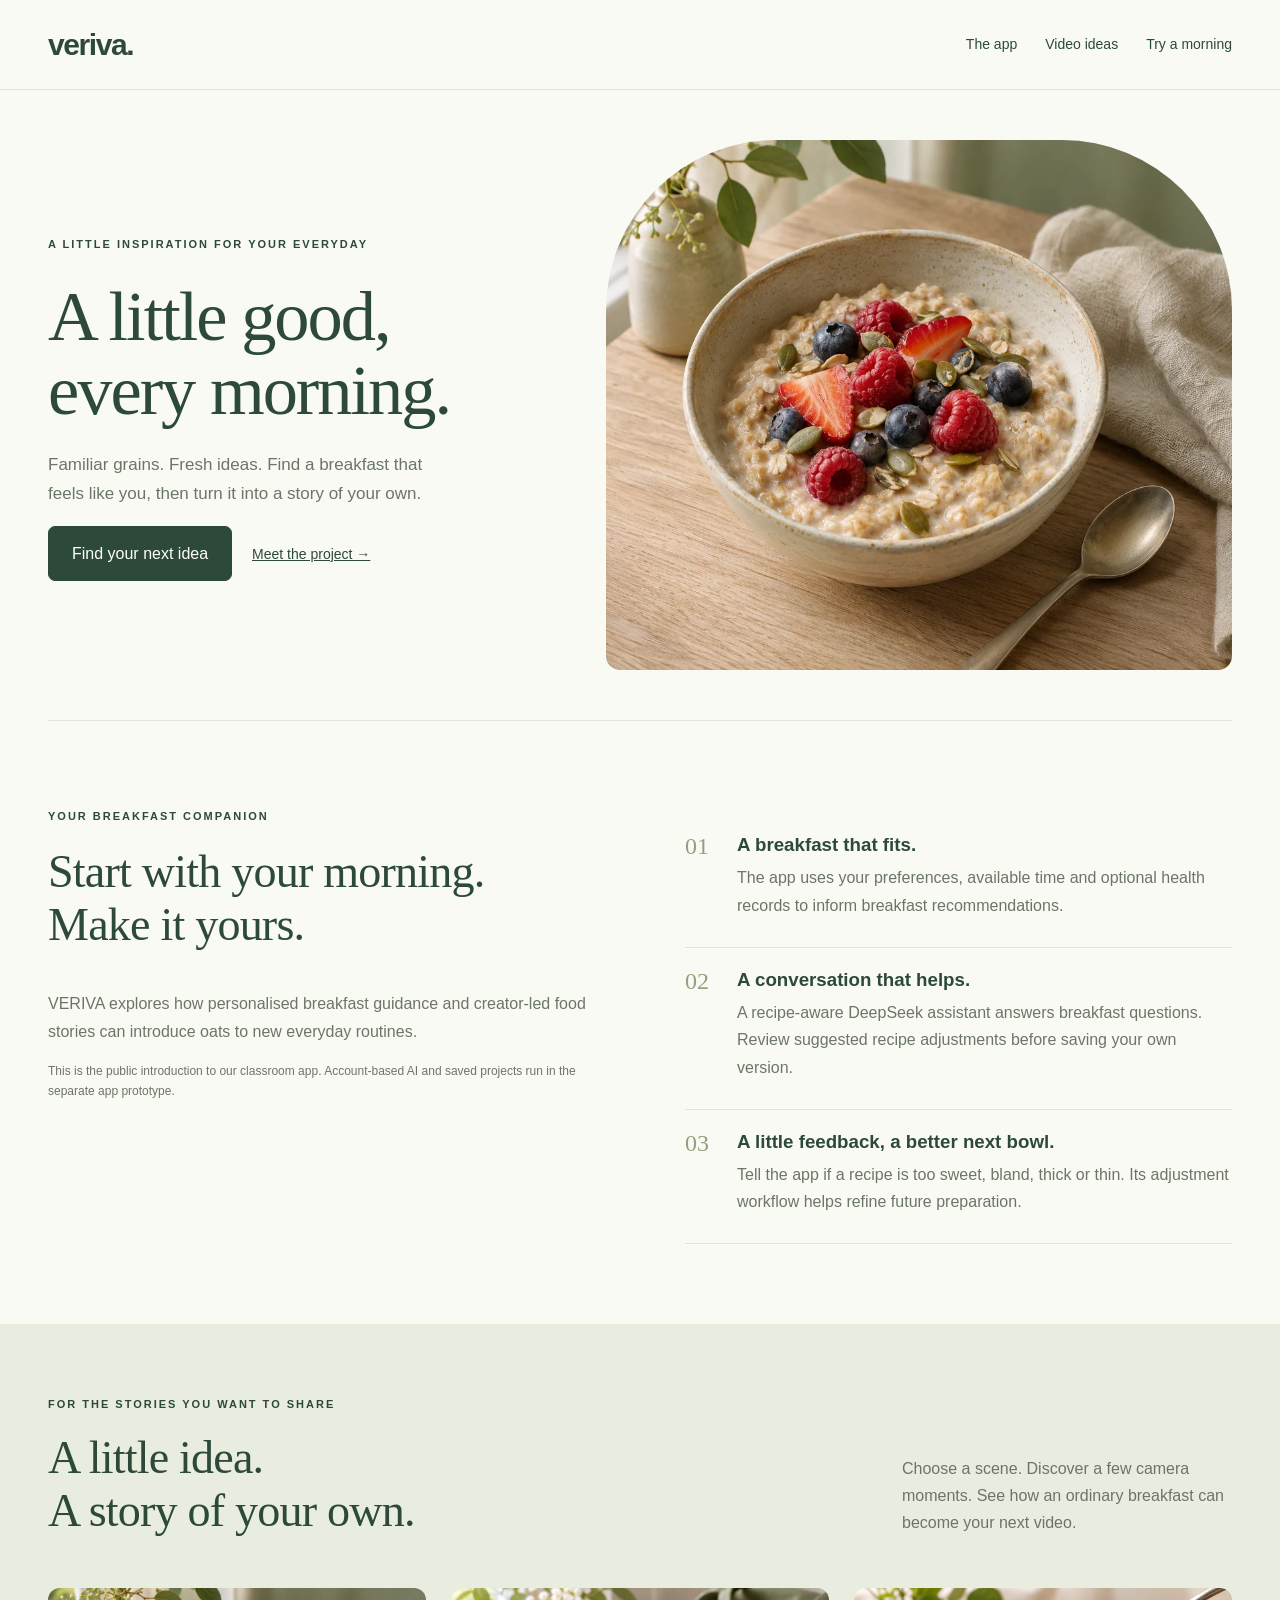
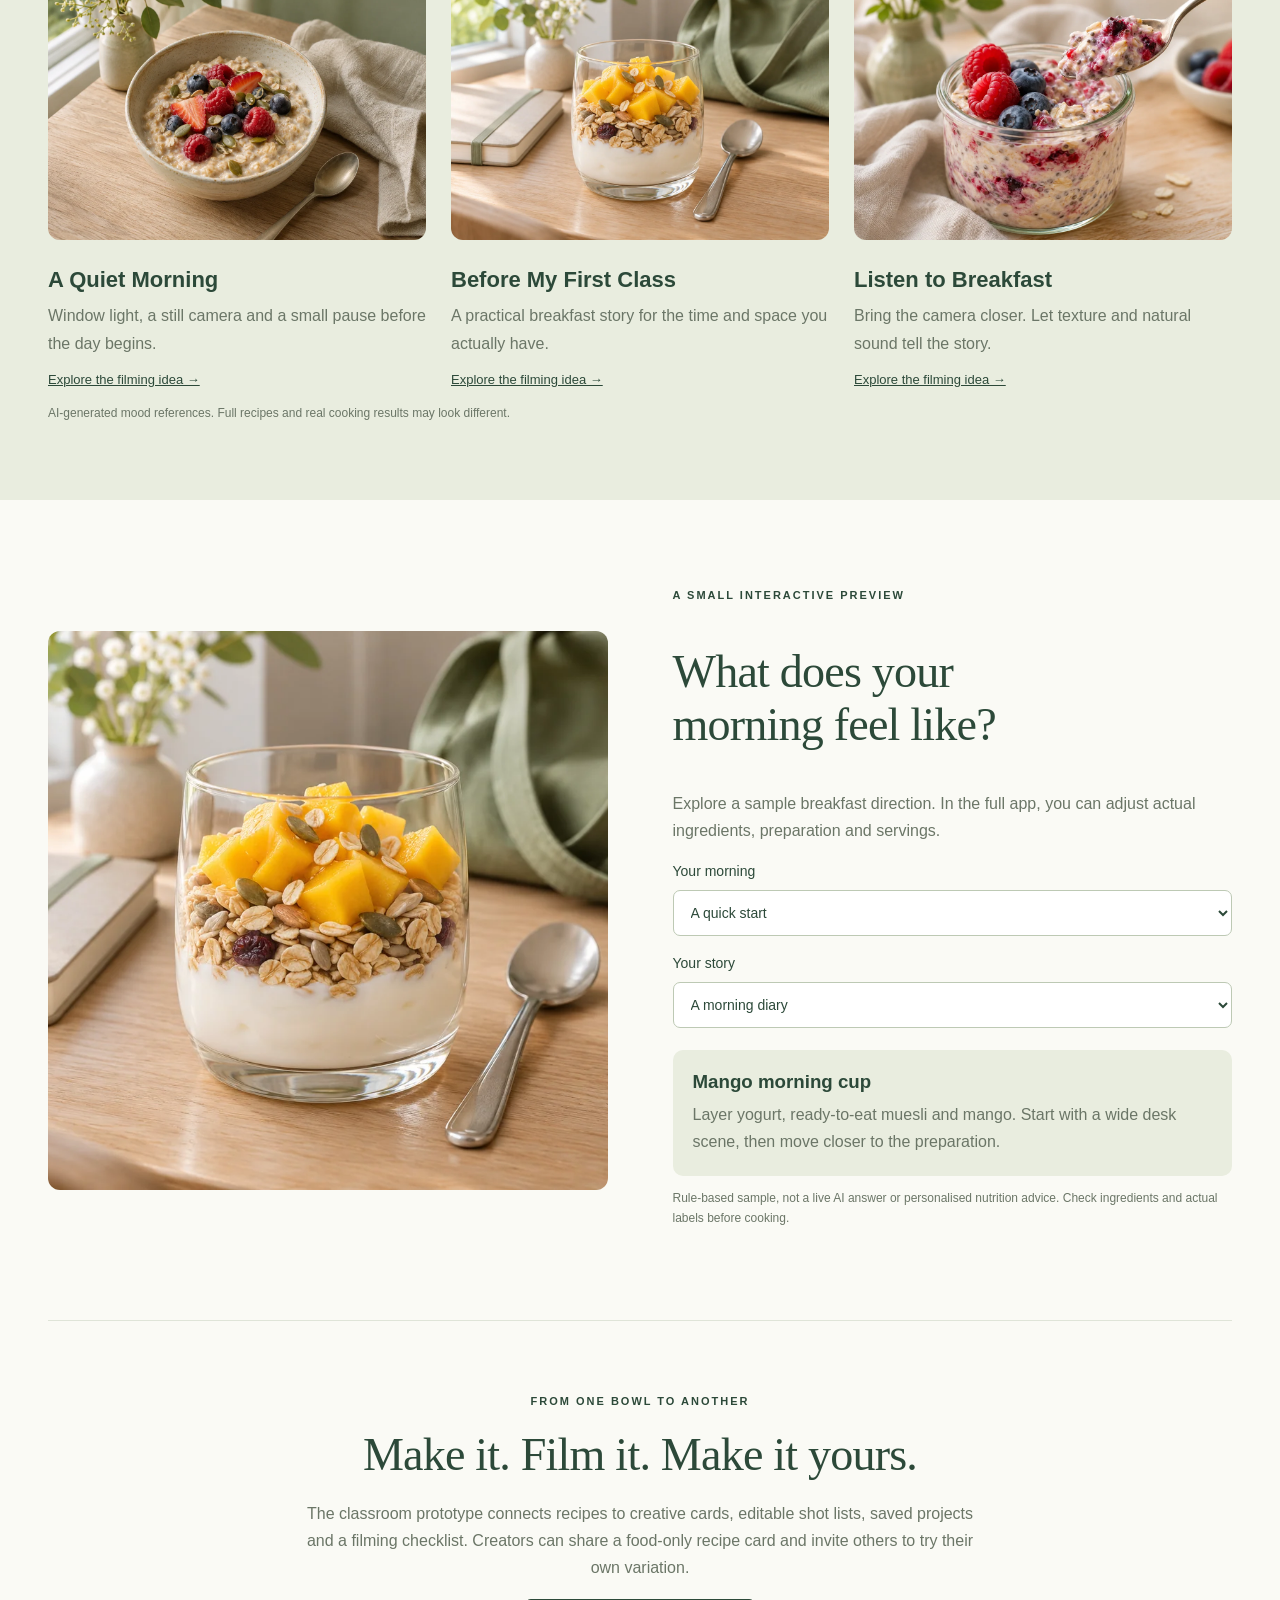
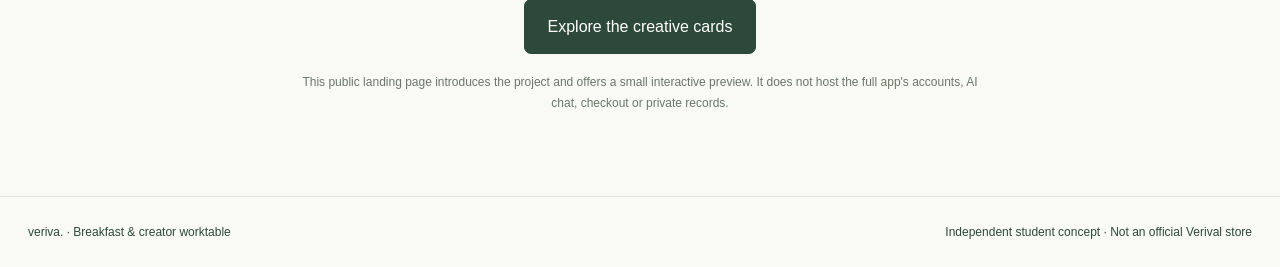
==== index.html @ 7d12a32b "Publish VERIVA independent public homepage" ====
<!doctype html>
<html lang="en"><head><meta charset="utf-8"><meta name="viewport" content="width=device-width, initial-scale=1"><meta name="description" content="VERIVA: personal breakfast ideas and a creative worktable for the stories you want to share. An independent student project."><title>VERIVA — A better kind of morning</title><style>
:root{--ink:#2c4939;--muted:#6b7667;--paper:#fafaf5;--line:#dfe4d8;--sage:#e9eddf}*{box-sizing:border-box}html{scroll-behavior:smooth;scroll-padding-top:90px}body{margin:0;background:var(--paper);color:var(--ink);font-family:Arial,sans-serif;line-height:1.7}a{color:inherit}button,select{font:inherit}button,a,select{-webkit-tap-highlight-color:transparent}header{position:sticky;top:0;z-index:3;background:#fafaf5f5;border-bottom:1px solid var(--line)}nav{max-width:1240px;margin:auto;padding:19px 28px;display:flex;align-items:center;gap:28px}.brand{font-size:30px;font-weight:800;letter-spacing:-1.4px;text-decoration:none;margin-right:auto}nav a:not(.brand){font-size:14px;text-decoration:none}.wrap{max-width:1240px;margin:auto;padding:0 28px}.hero{display:grid;grid-template-columns:.9fr 1.1fr;min-height:630px;align-items:center;gap:45px}.eyebrow{font-size:11px;letter-spacing:2px;font-weight:700}h1{font:normal clamp(44px,5.5vw,78px)/1.04 Georgia,serif;letter-spacing:-2px;margin:24px 0}h2{font:normal clamp(30px,3.6vw,49px)/1.15 Georgia,serif;letter-spacing:-.8px}h3{line-height:1.25}p{color:var(--muted)}.hero p{font-size:17px;max-width:390px}.hero img{width:100%;height:530px;object-fit:cover;border-radius:170px 170px 14px 14px}.button{display:inline-block;padding:13px 23px;border:1px solid var(--ink);border-radius:7px;background:var(--ink);color:white;text-decoration:none;cursor:pointer}.textlink{margin-left:20px;font-size:14px}.section{padding:80px 0}.intro{border-top:1px solid var(--line);display:grid;grid-template-columns:1fr 1fr;gap:90px}.intro h2{margin-top:18px}.steps{padding-top:12px}.step{display:grid;grid-template-columns:38px 1fr;gap:14px;padding:20px 0;border-bottom:1px solid var(--line)}.step span{font:24px Georgia,serif;color:#91a17c}.step h3,.step p{margin:0 0 8px}.studio{background:var(--sage);padding:65px 0}.studio-head{display:flex;align-items:end;justify-content:space-between;gap:30px;margin-bottom:35px}.studio-head h2{max-width:520px;margin:15px 0}.studio-head p{max-width:330px}.cards{display:grid;grid-template-columns:repeat(3,minmax(0,1fr));gap:25px}.card{border:0;background:transparent;text-align:left;padding:0;color:var(--ink);cursor:pointer}.card img{width:100%;height:auto;aspect-ratio:3/2;object-fit:cover;border-radius:12px}.card h3{font-size:22px;margin:18px 0 9px}.card p{margin:0 0 12px}.card small{display:block;font-size:13px;text-decoration:underline}.demo{display:grid;grid-template-columns:1fr 1fr;gap:65px;align-items:center}.demo img{width:100%;height:auto;aspect-ratio:1;object-fit:cover;border-radius:12px}.demo-form{display:grid;gap:16px}label{display:grid;gap:6px;font-size:14px}select{padding:13px;border:1px solid #bdc9b4;border-radius:7px;background:white;color:var(--ink)}.answer{padding:20px;background:var(--sage);border-radius:10px;margin-top:22px}.answer h3{margin:0 0 8px}.answer p{margin:0}.note{font-size:12px}.about{text-align:center;border-top:1px solid var(--line);padding:65px 20px}.about p{max-width:680px;margin:18px auto}.about h2{margin:15px 0}.footer{padding:25px 28px;border-top:1px solid var(--line);font-size:12px;display:flex;flex-wrap:wrap;gap:18px;justify-content:space-between}dialog{width:min(650px,92vw);padding:28px;border:1px solid var(--line);border-radius:15px;color:var(--ink);background:var(--paper)}dialog::backdrop{background:#14291dd0}dialog img{width:100%;max-height:260px;object-fit:cover;border-radius:10px}dialog button{float:right;border:1px solid var(--line);border-radius:6px;background:white;padding:7px 13px;cursor:pointer}dialog ol{padding-left:22px}dialog li{padding:5px 0}a:focus-visible,button:focus-visible,select:focus-visible{outline:3px solid #82a557;outline-offset:4px}@media(max-width:700px){nav{gap:15px;padding:14px 18px}.brand{font-size:26px}nav a:not(.brand){font-size:12px}.wrap{padding:0 20px}.hero{grid-template-columns:1fr;padding:45px 0;gap:28px;min-height:0}.hero img{height:340px;grid-row:2;border-radius:100px 100px 12px 12px}h1{font-size:52px}.intro,.demo{grid-template-columns:1fr;gap:25px}.section{padding:55px 0}.studio-head{display:block}.cards{grid-template-columns:1fr;gap:35px}.card img{max-height:280px}.demo img{aspect-ratio:3/2}.textlink{margin-left:12px}.footer{padding:22px 20px}}@media(prefers-reduced-motion:reduce){html{scroll-behavior:auto}}
</style></head><body>
<header><nav aria-label="Main navigation"><a class="brand" href="#home">veriva.</a><a href="#companion">The app</a><a href="#ideas">Video ideas</a><a href="#try">Try a morning</a></nav></header>
<main id="home"><div class="wrap"><section class="hero"><div><span class="eyebrow">A LITTLE INSPIRATION FOR YOUR EVERYDAY</span><h1>A little good,<br>every morning.</h1><p>Familiar grains. Fresh ideas. Find a breakfast that feels like you, then turn it into a story of your own.</p><a class="button" href="#ideas">Find your next idea</a><a class="textlink" href="#companion">Meet the project →</a></div><img src="[data-uri]" width="1200" height="800" fetchpriority="high" alt="A berry oat bowl in soft morning window light"></section>
<section class="section intro" id="companion"><div><span class="eyebrow">YOUR BREAKFAST COMPANION</span><h2>Start with your morning.<br>Make it yours.</h2><p>VERIVA explores how personalised breakfast guidance and creator-led food stories can introduce oats to new everyday routines.</p><p class="note">This is the public introduction to our classroom app. Account-based AI and saved projects run in the separate app prototype.</p></div><div class="steps"><article class="step"><span>01</span><div><h3>A breakfast that fits.</h3><p>The app uses your preferences, available time and optional health records to inform breakfast recommendations.</p></div></article><article class="step"><span>02</span><div><h3>A conversation that helps.</h3><p>A recipe-aware DeepSeek assistant answers breakfast questions. Review suggested recipe adjustments before saving your own version.</p></div></article><article class="step"><span>03</span><div><h3>A little feedback, a better next bowl.</h3><p>Tell the app if a recipe is too sweet, bland, thick or thin. Its adjustment workflow helps refine future preparation.</p></div></article></div></section></div>
<section class="studio" id="ideas"><div class="wrap"><div class="studio-head"><div><span class="eyebrow">FOR THE STORIES YOU WANT TO SHARE</span><h2>A little idea.<br>A story of your own.</h2></div><p>Choose a scene. Discover a few camera moments. See how an ordinary breakfast can become your next video.</p></div><div class="cards"><button class="card" data-idea="quiet"><img src="[data-uri]" width="1200" height="800" loading="lazy" alt="Quiet morning oat bowl"><h3>A Quiet Morning</h3><p>Window light, a still camera and a small pause before the day begins.</p><small>Explore the filming idea →</small></button><button class="card" data-idea="quick"><img src="[data-uri]" width="1200" height="800" loading="lazy" alt="Mango yogurt and muesli on a student desk"><h3>Before My First Class</h3><p>A practical breakfast story for the time and space you actually have.</p><small>Explore the filming idea →</small></button><button class="card" data-idea="texture"><img src="[data-uri]" width="1200" height="800" loading="lazy" alt="A spoonful of creamy berry oats"><h3>Listen to Breakfast</h3><p>Bring the camera closer. Let texture and natural sound tell the story.</p><small>Explore the filming idea →</small></button></div><p class="note">AI-generated mood references. Full recipes and real cooking results may look different.</p></div></section>
<div class="wrap"><section class="section demo" id="try"><img id="pick-image" src="[data-uri]" width="1200" height="800" loading="lazy" alt="Mango breakfast cup inspiration"><div><span class="eyebrow">A SMALL INTERACTIVE PREVIEW</span><h2>What does your<br>morning feel like?</h2><p>Explore a sample breakfast direction. In the full app, you can adjust actual ingredients, preparation and servings.</p><div class="demo-form"><label>Your morning<select id="morning"><option value="quick">A quick start</option><option value="warm">Something warm</option><option value="slow">A slower morning</option></select></label><label>Your story<select id="style"><option value="diary">A morning diary</option><option value="tutorial">A short tutorial</option><option value="texture">Food textures & sound</option></select></label></div><div class="answer" aria-live="polite"><h3 id="pick-title">Mango morning cup</h3><p id="pick-text">Layer yogurt, ready-to-eat muesli and mango. Start with a wide desk scene, then move closer to the preparation.</p></div><p class="note">Rule-based sample, not a live AI answer or personalised nutrition advice. Check ingredients and actual labels before cooking.</p></div></section>
<section class="about"><span class="eyebrow">FROM ONE BOWL TO ANOTHER</span><h2>Make it. Film it. Make it yours.</h2><p>The classroom prototype connects recipes to creative cards, editable shot lists, saved projects and a filming checklist. Creators can share a food-only recipe card and invite others to try their own variation.</p><a class="button" href="#ideas">Explore the creative cards</a><p class="note">This public landing page introduces the project and offers a small interactive preview. It does not host the full app's accounts, AI chat, checkout or private records.</p></section></div></main>
<footer class="footer"><span>veriva. · Breakfast & creator worktable</span><span>Independent student concept · Not an official Verival store</span></footer>
<dialog id="idea-dialog" aria-labelledby="idea-title"><button type="button" id="close-dialog" aria-label="Close idea">Close ×</button><h2 id="idea-title"></h2><img id="idea-image" width="1200" height="800" alt="Creative breakfast mood reference"><p id="idea-description"></p><h3>Your camera moments</h3><ol id="idea-shots"></ol><p class="note">Illustrative filming brief. Follow a complete recipe, including all cooking and chilling time. Record using your normal camera.</p></dialog>
<script>
const imageData={"creator-five-minute-v1.webp": "[data-uri]", "creator-local-flavour-v1.webp": "[data-uri]", "creator-quiet-morning-v1.webp": "[data-uri]", "creator-texture-v1.webp": "[data-uri]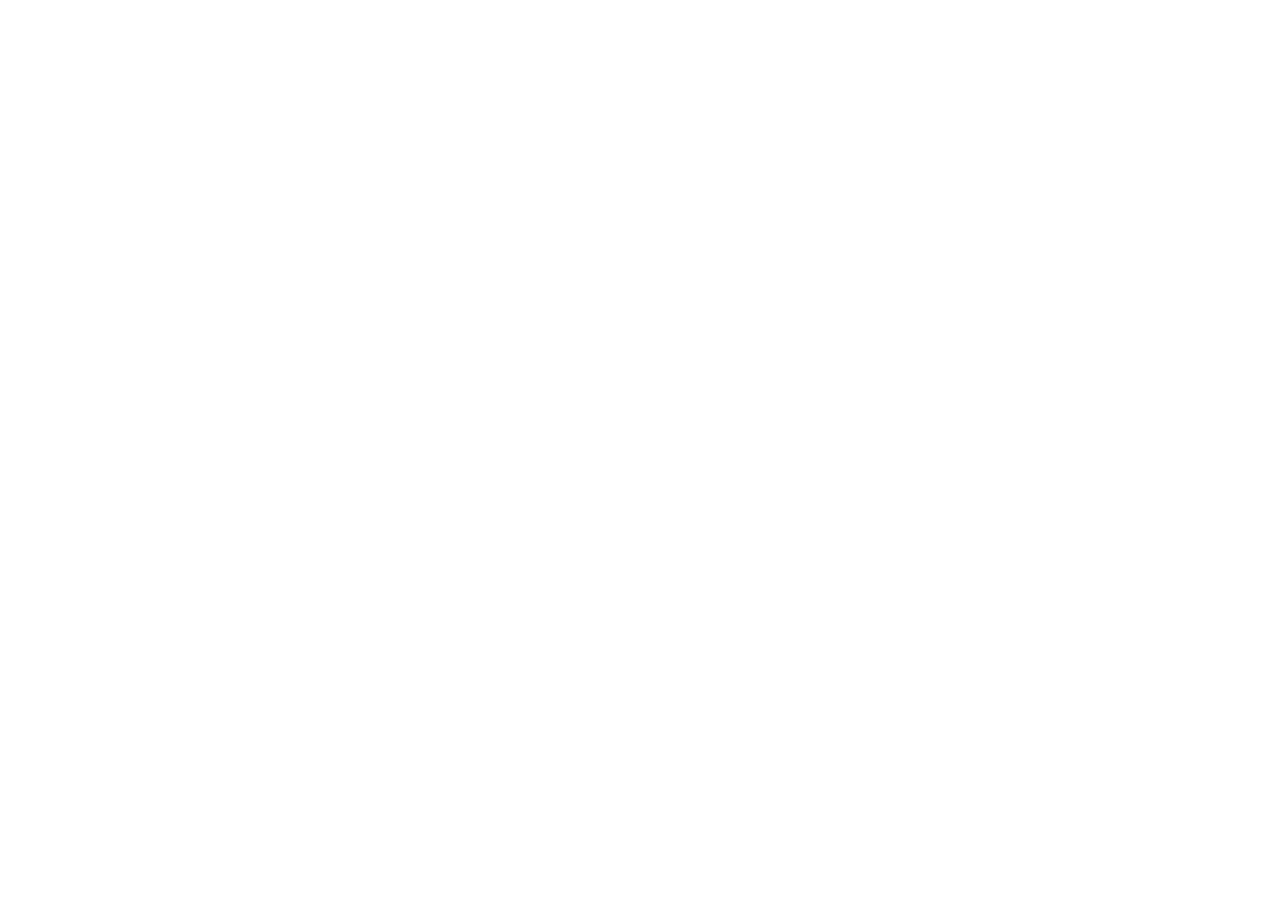
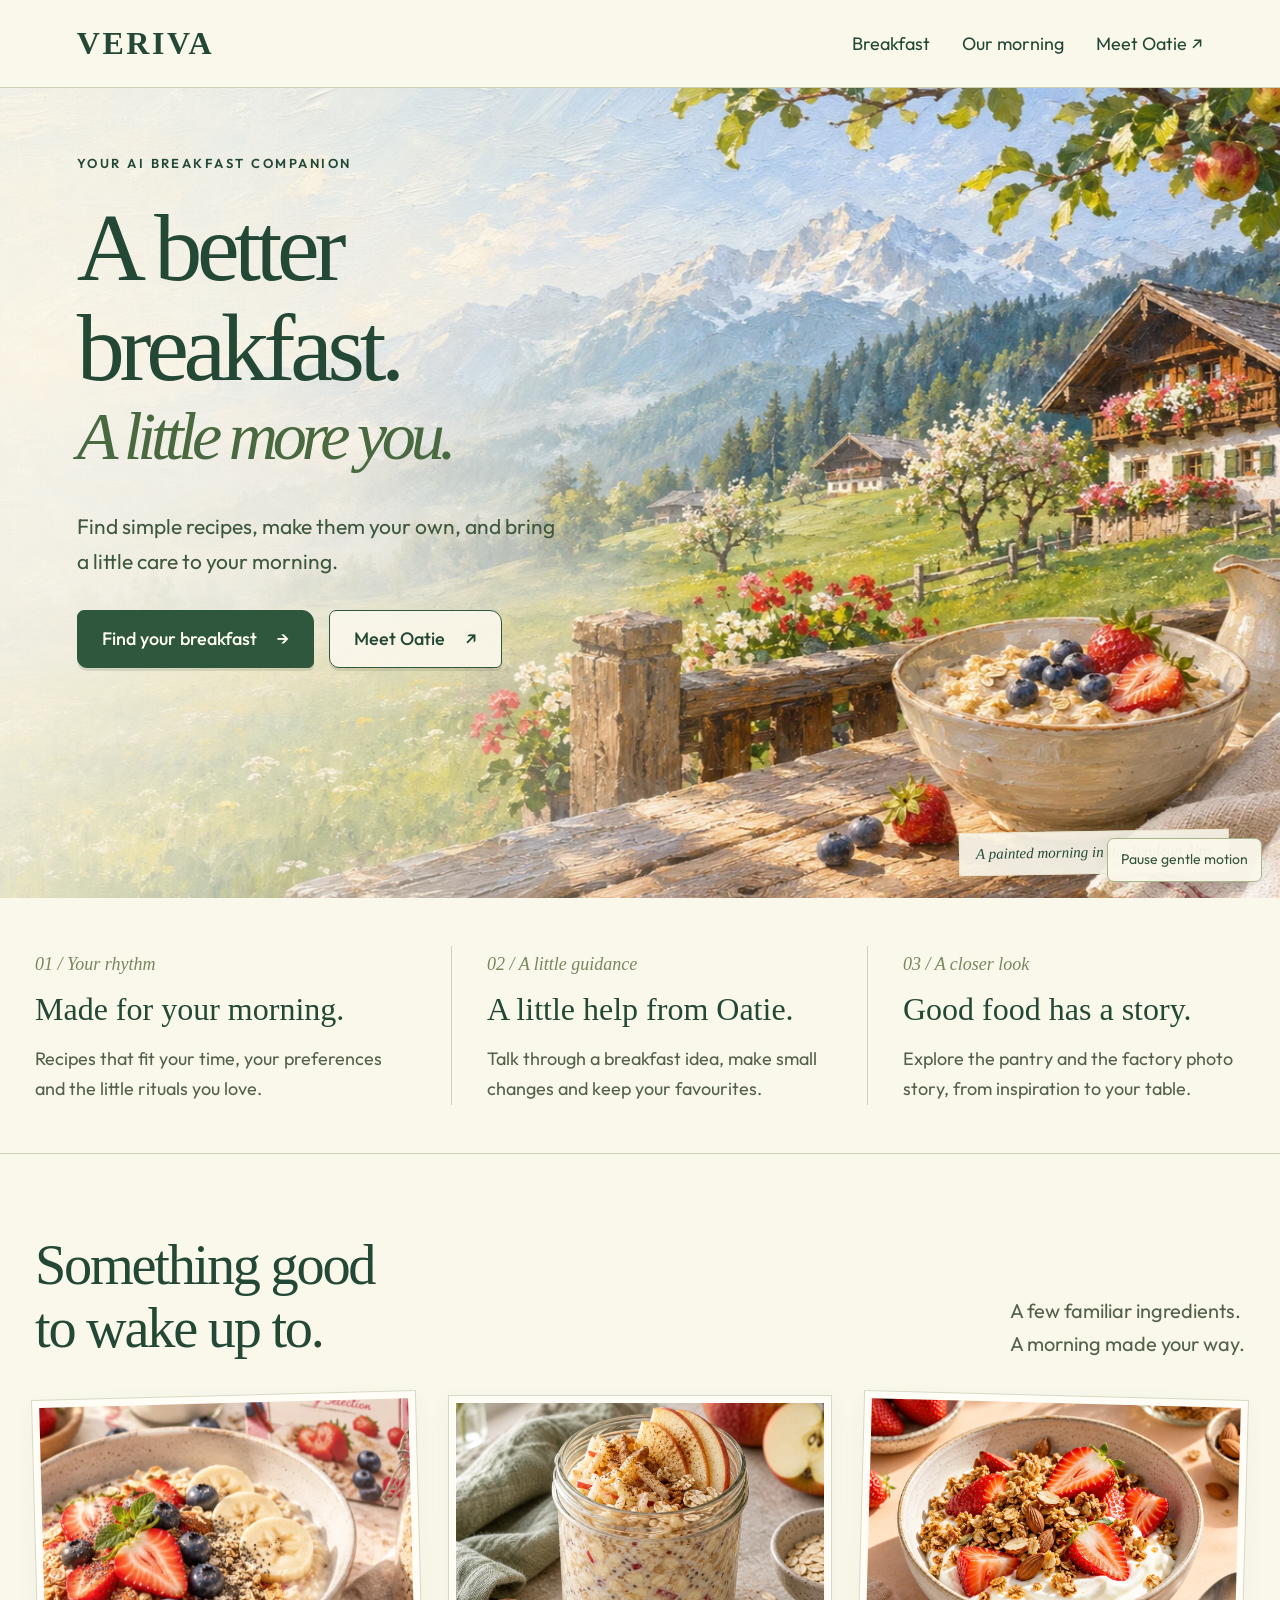
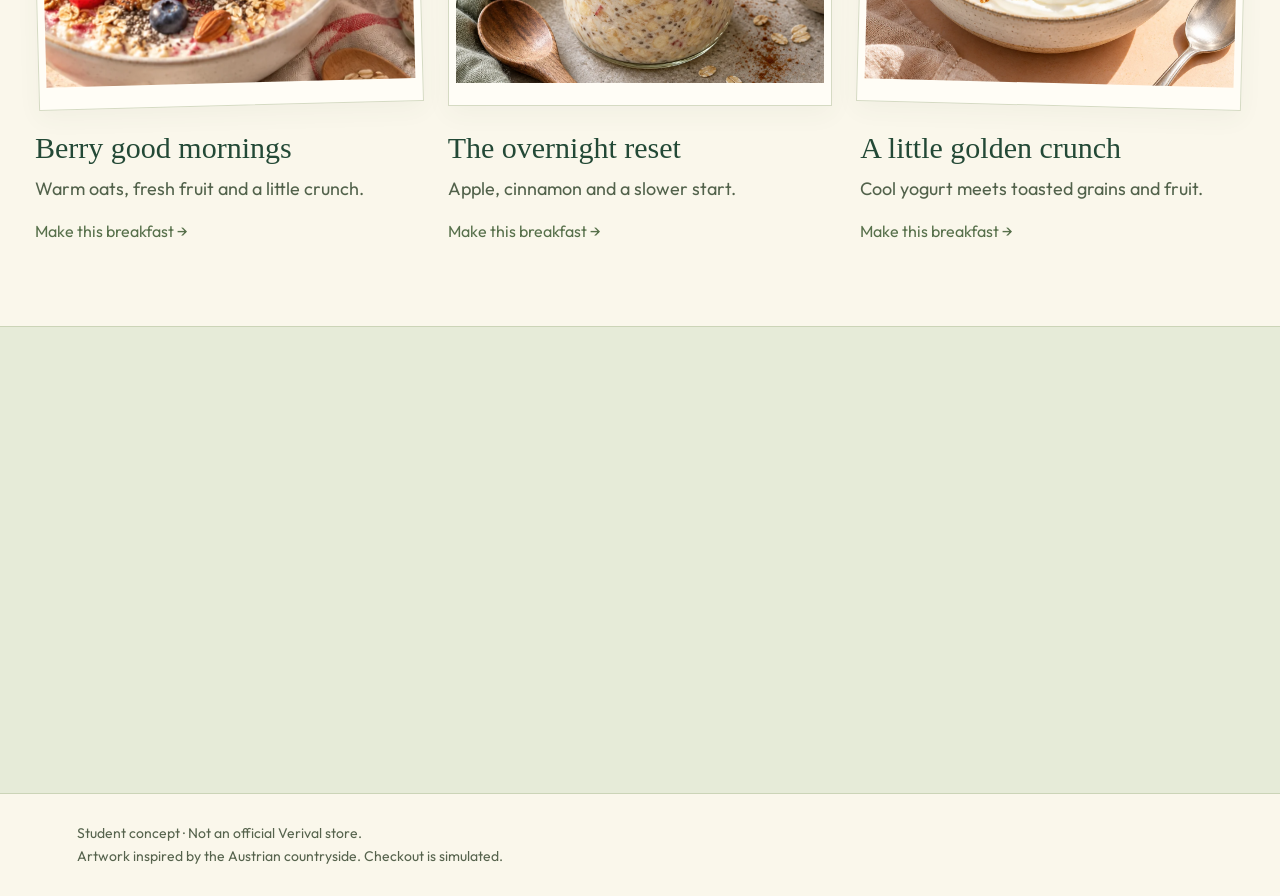
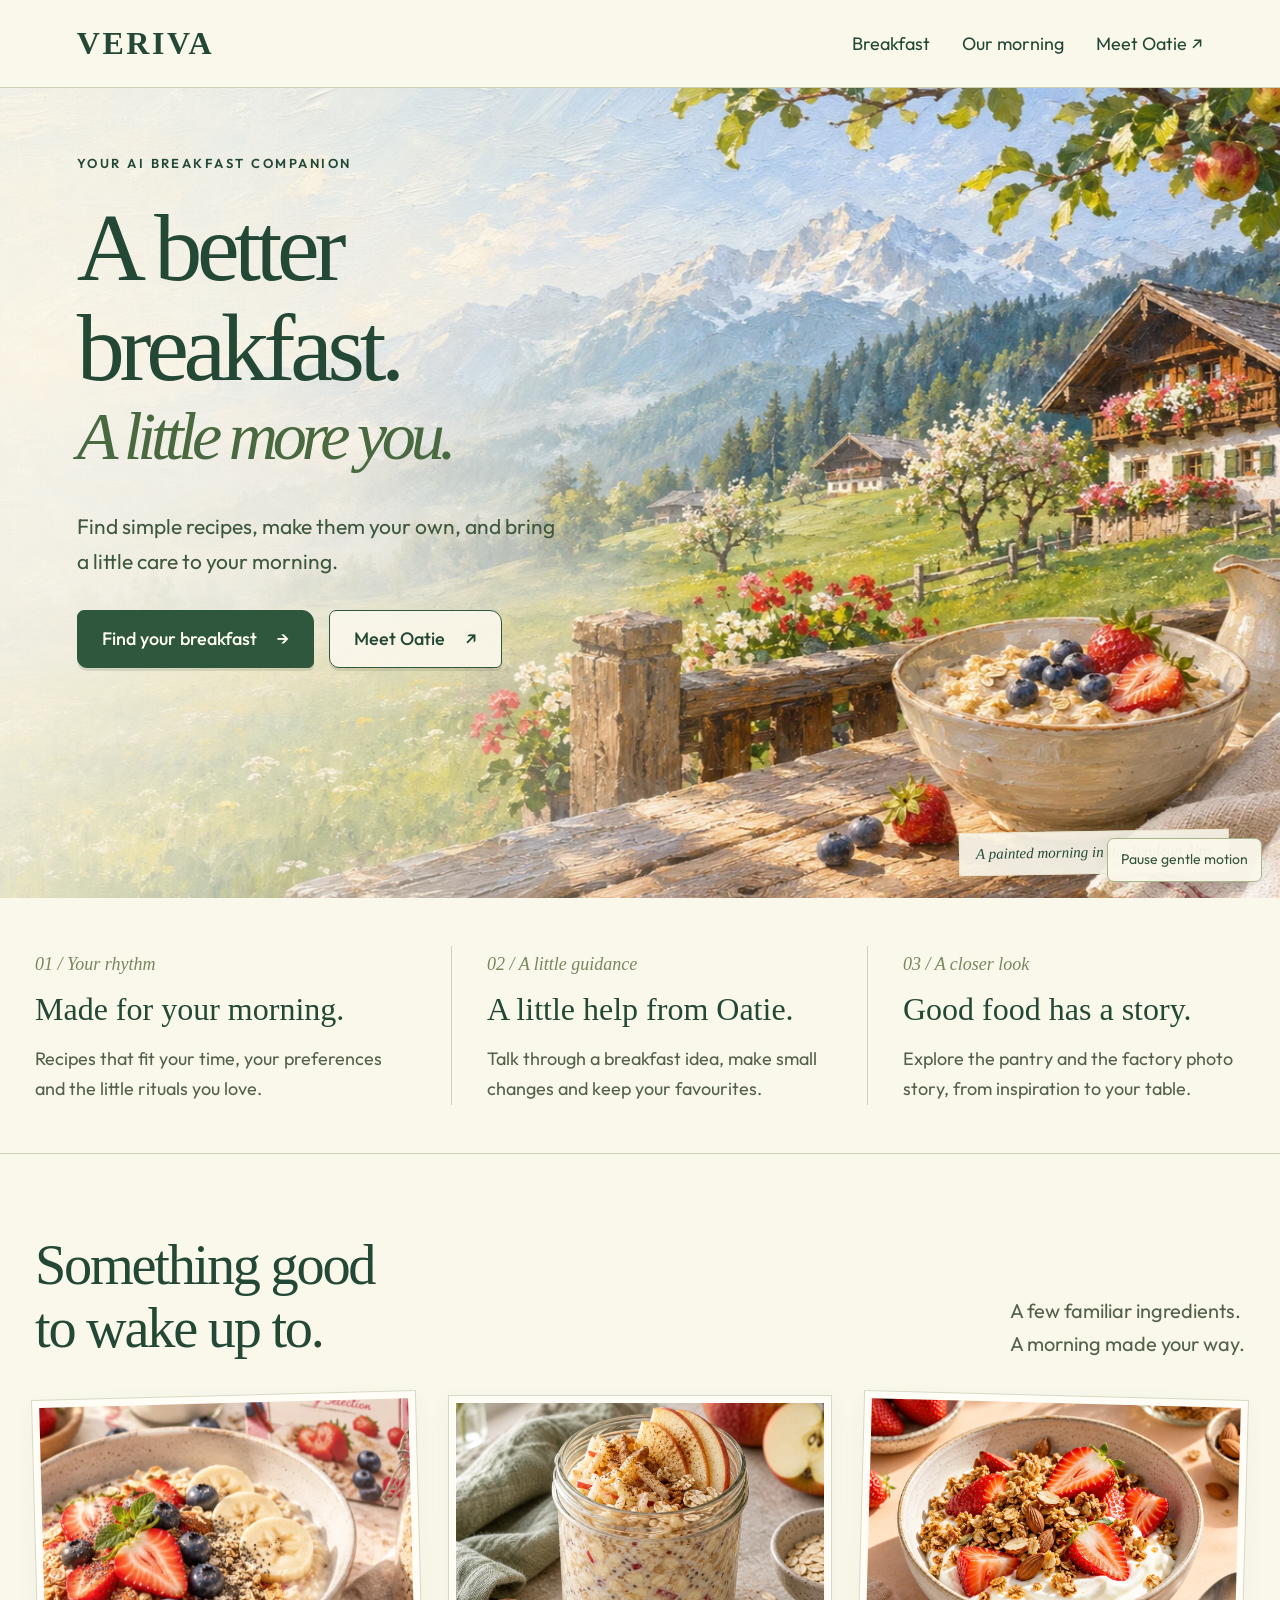
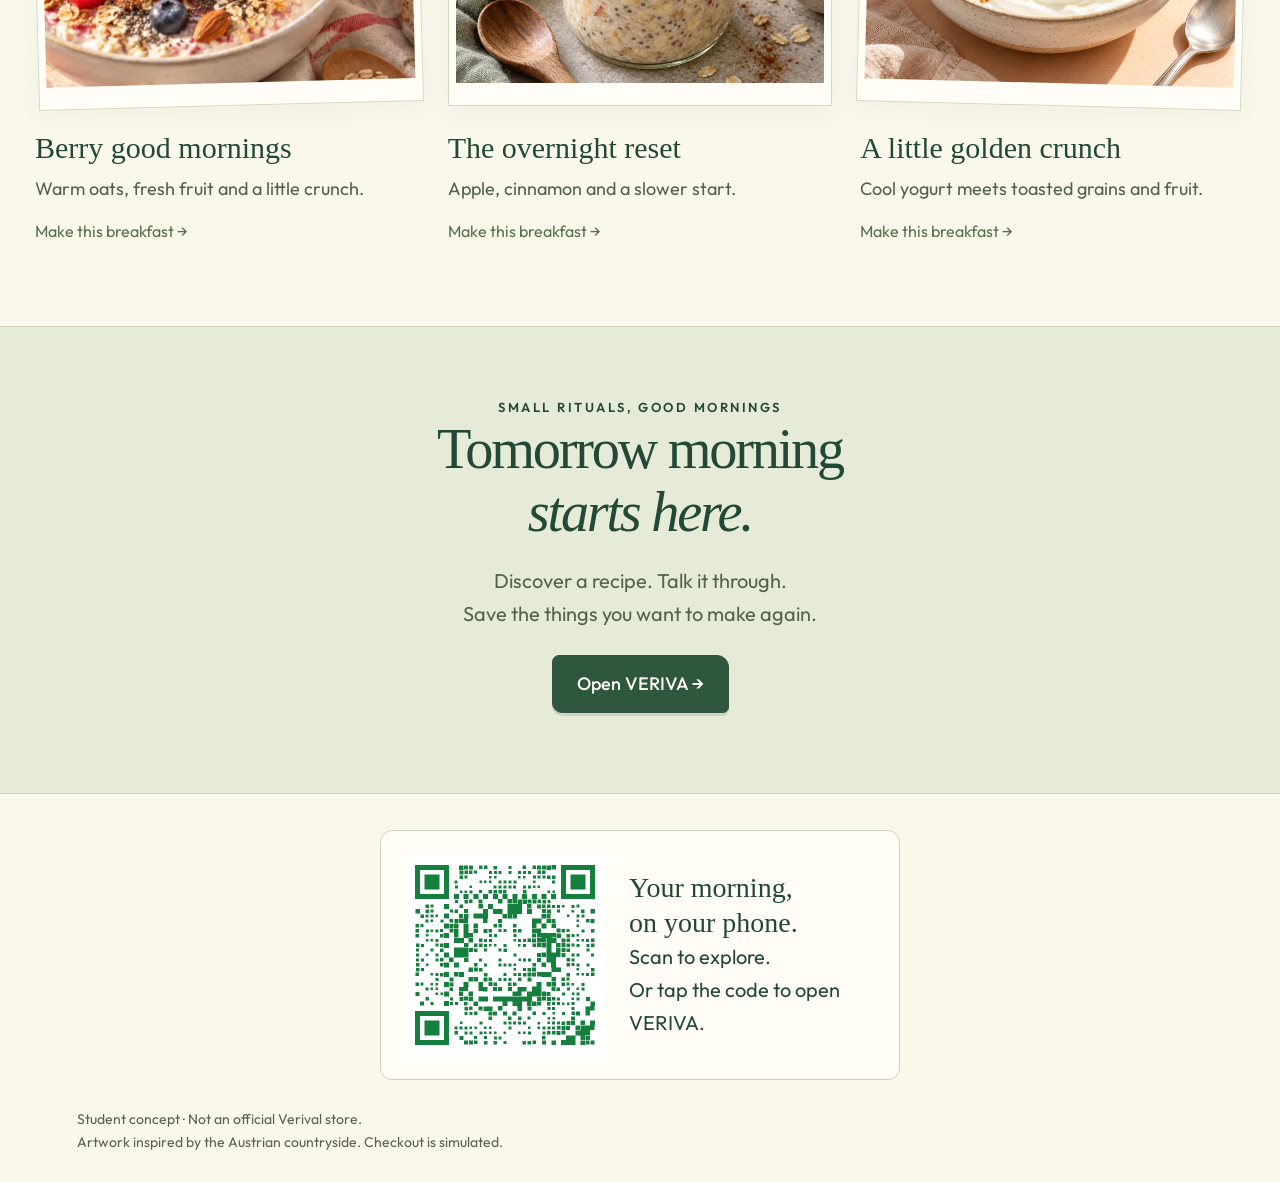
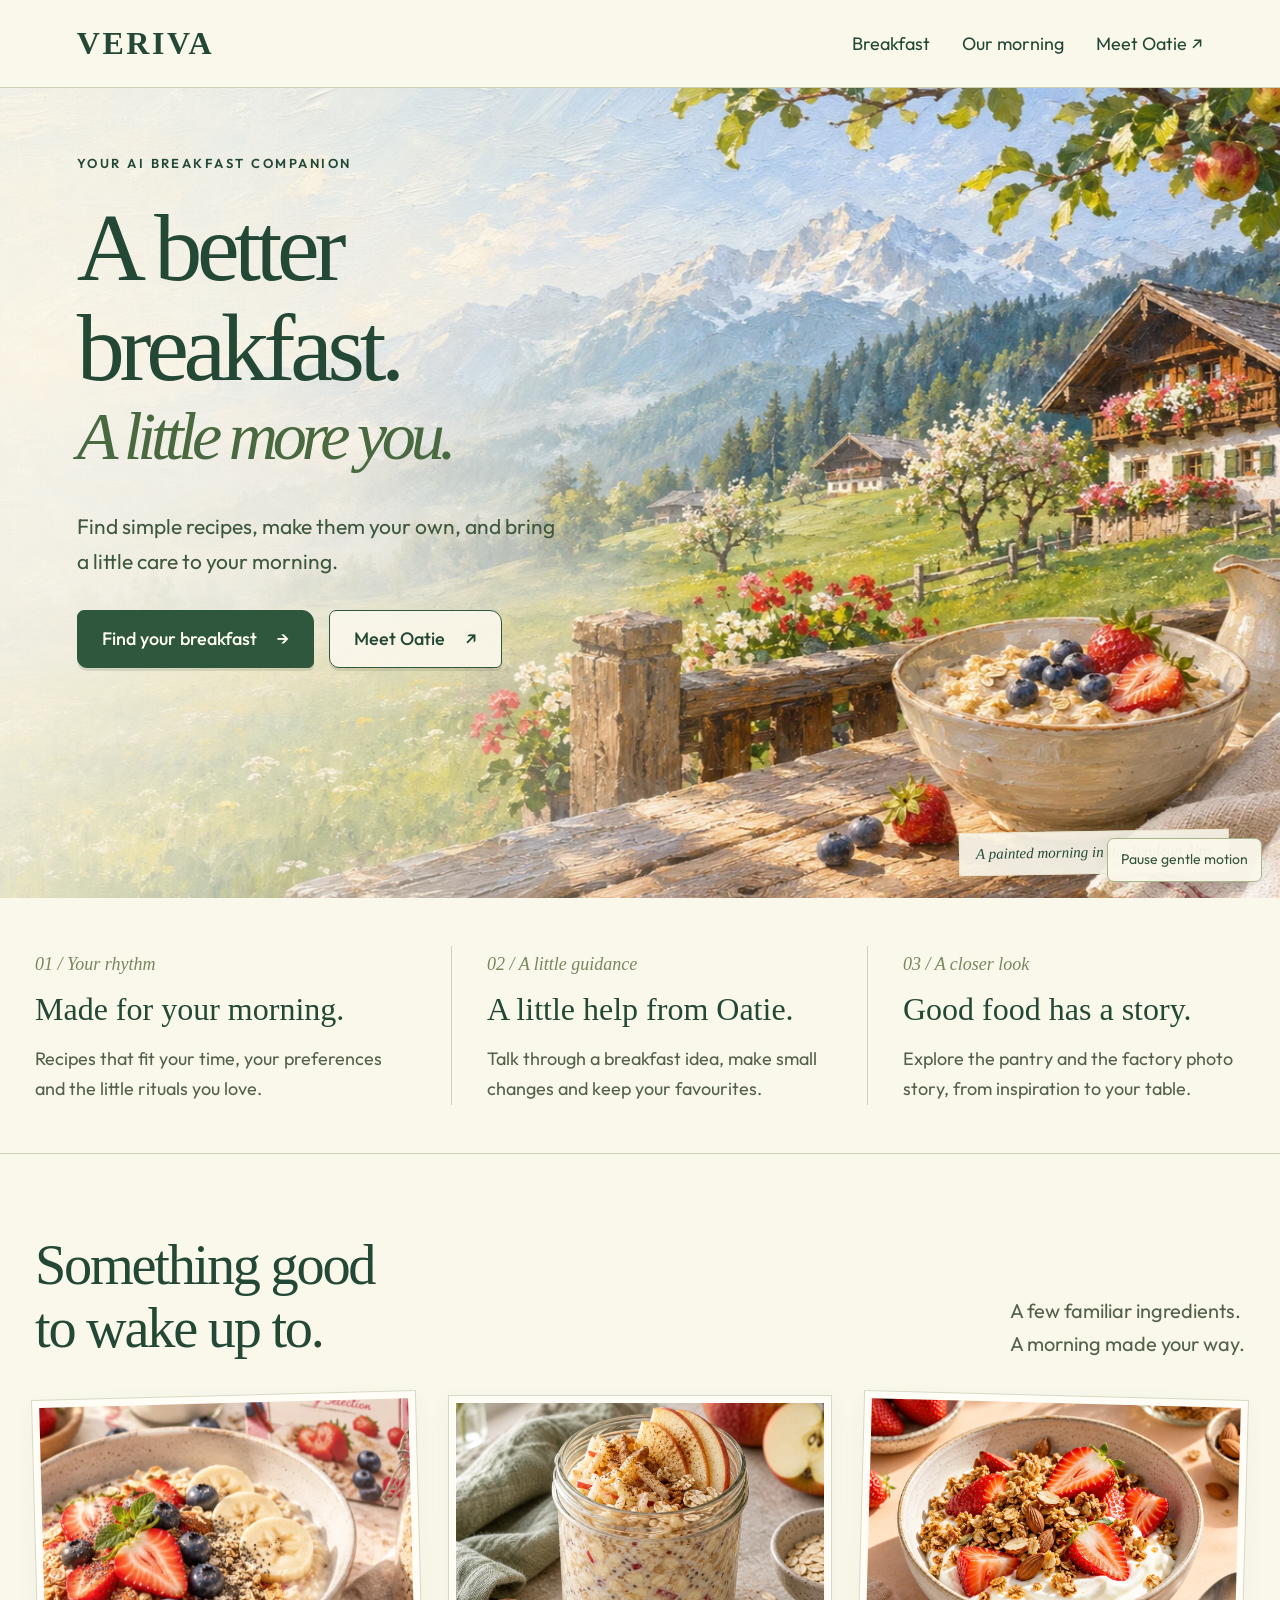
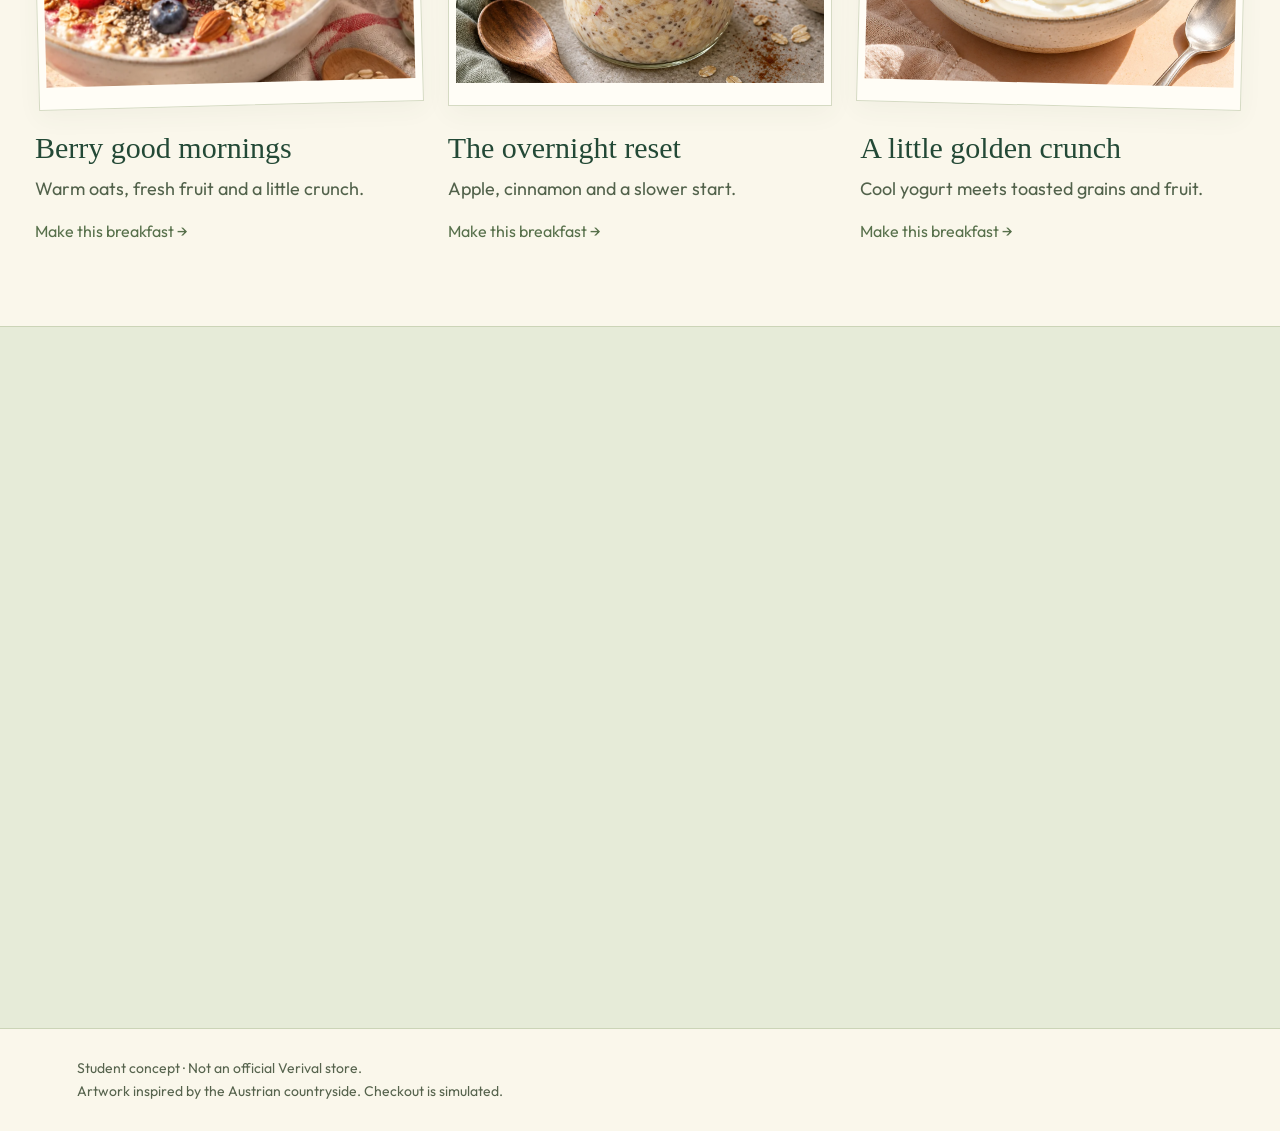
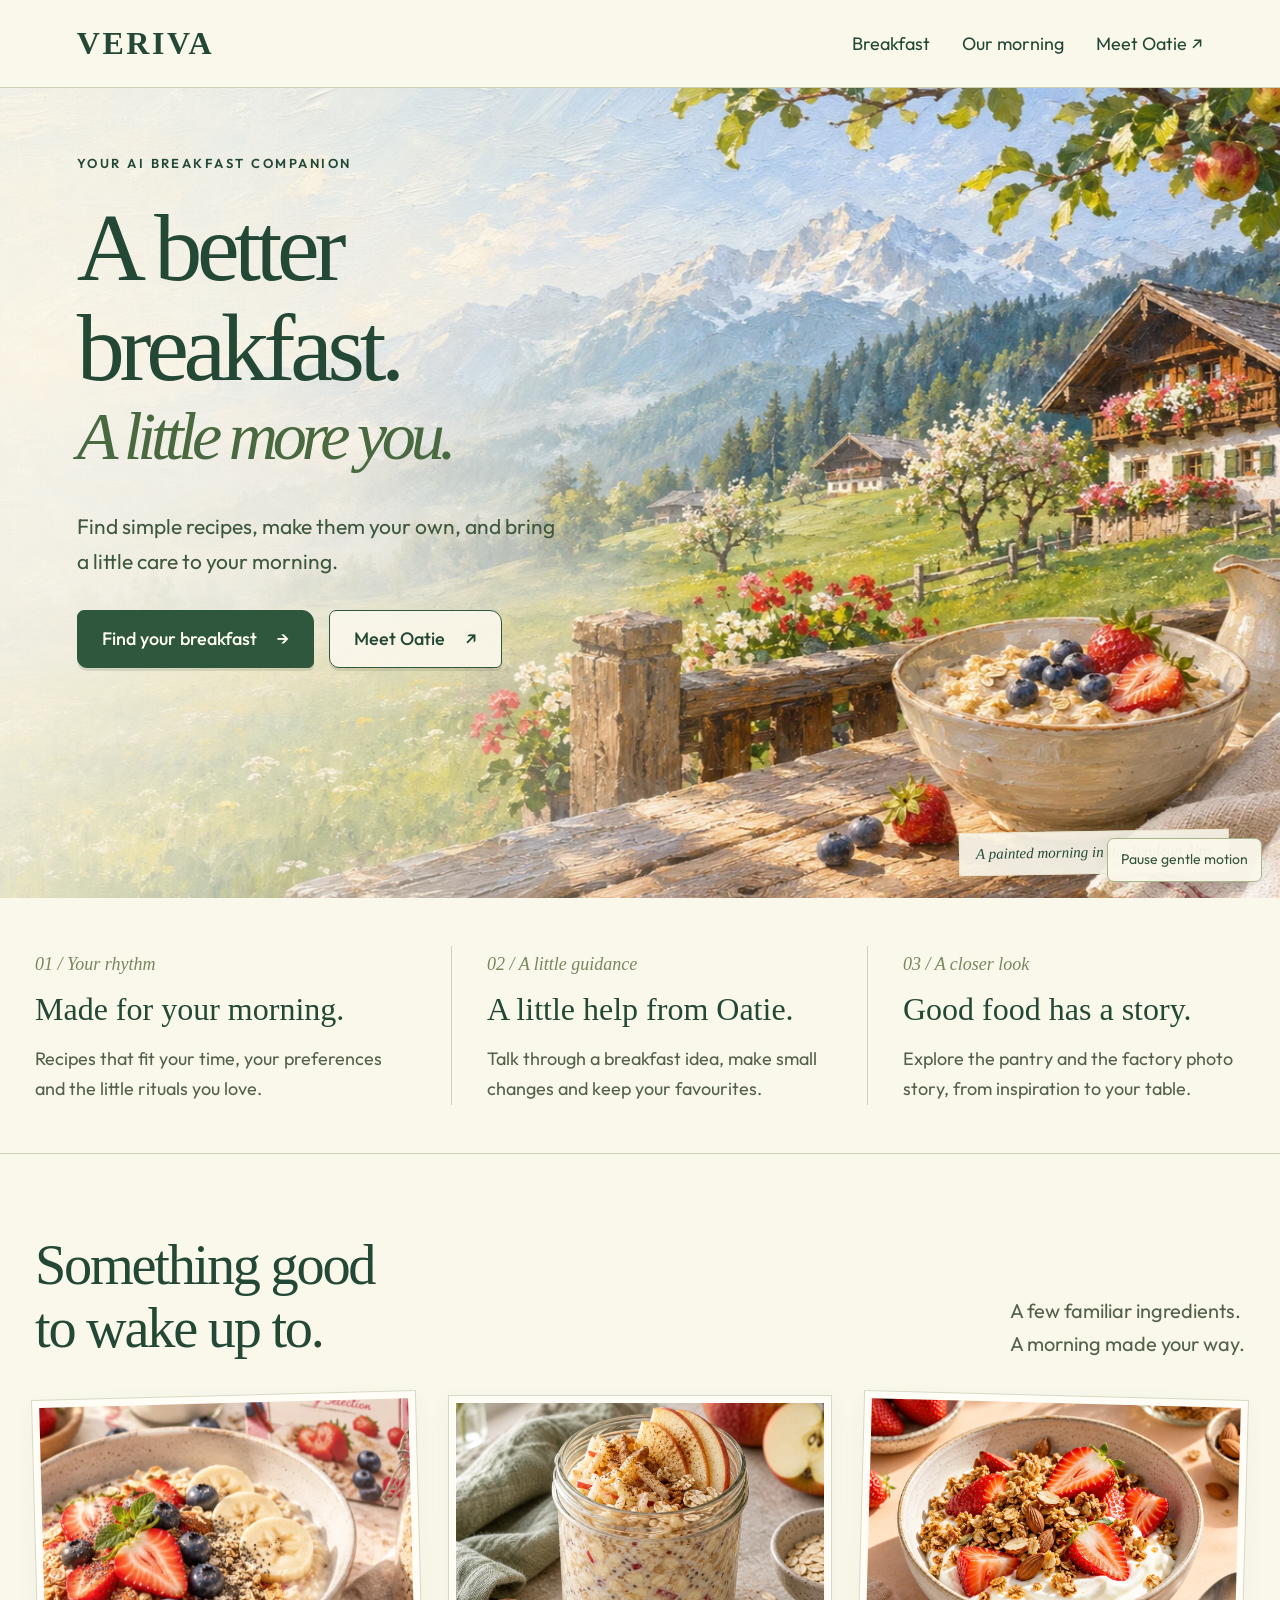
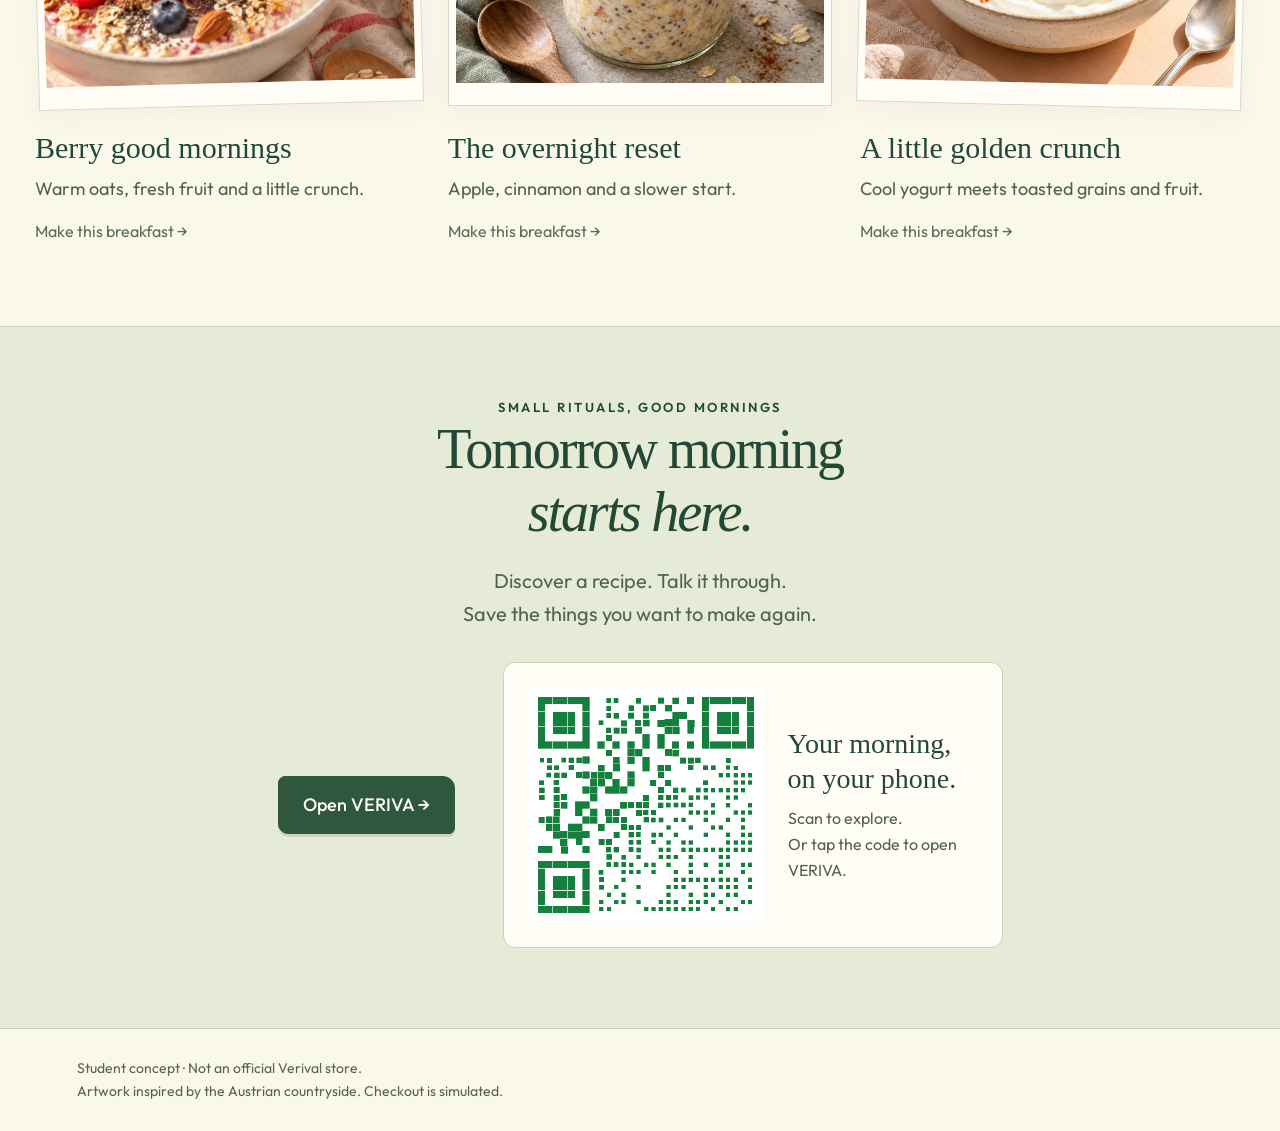
